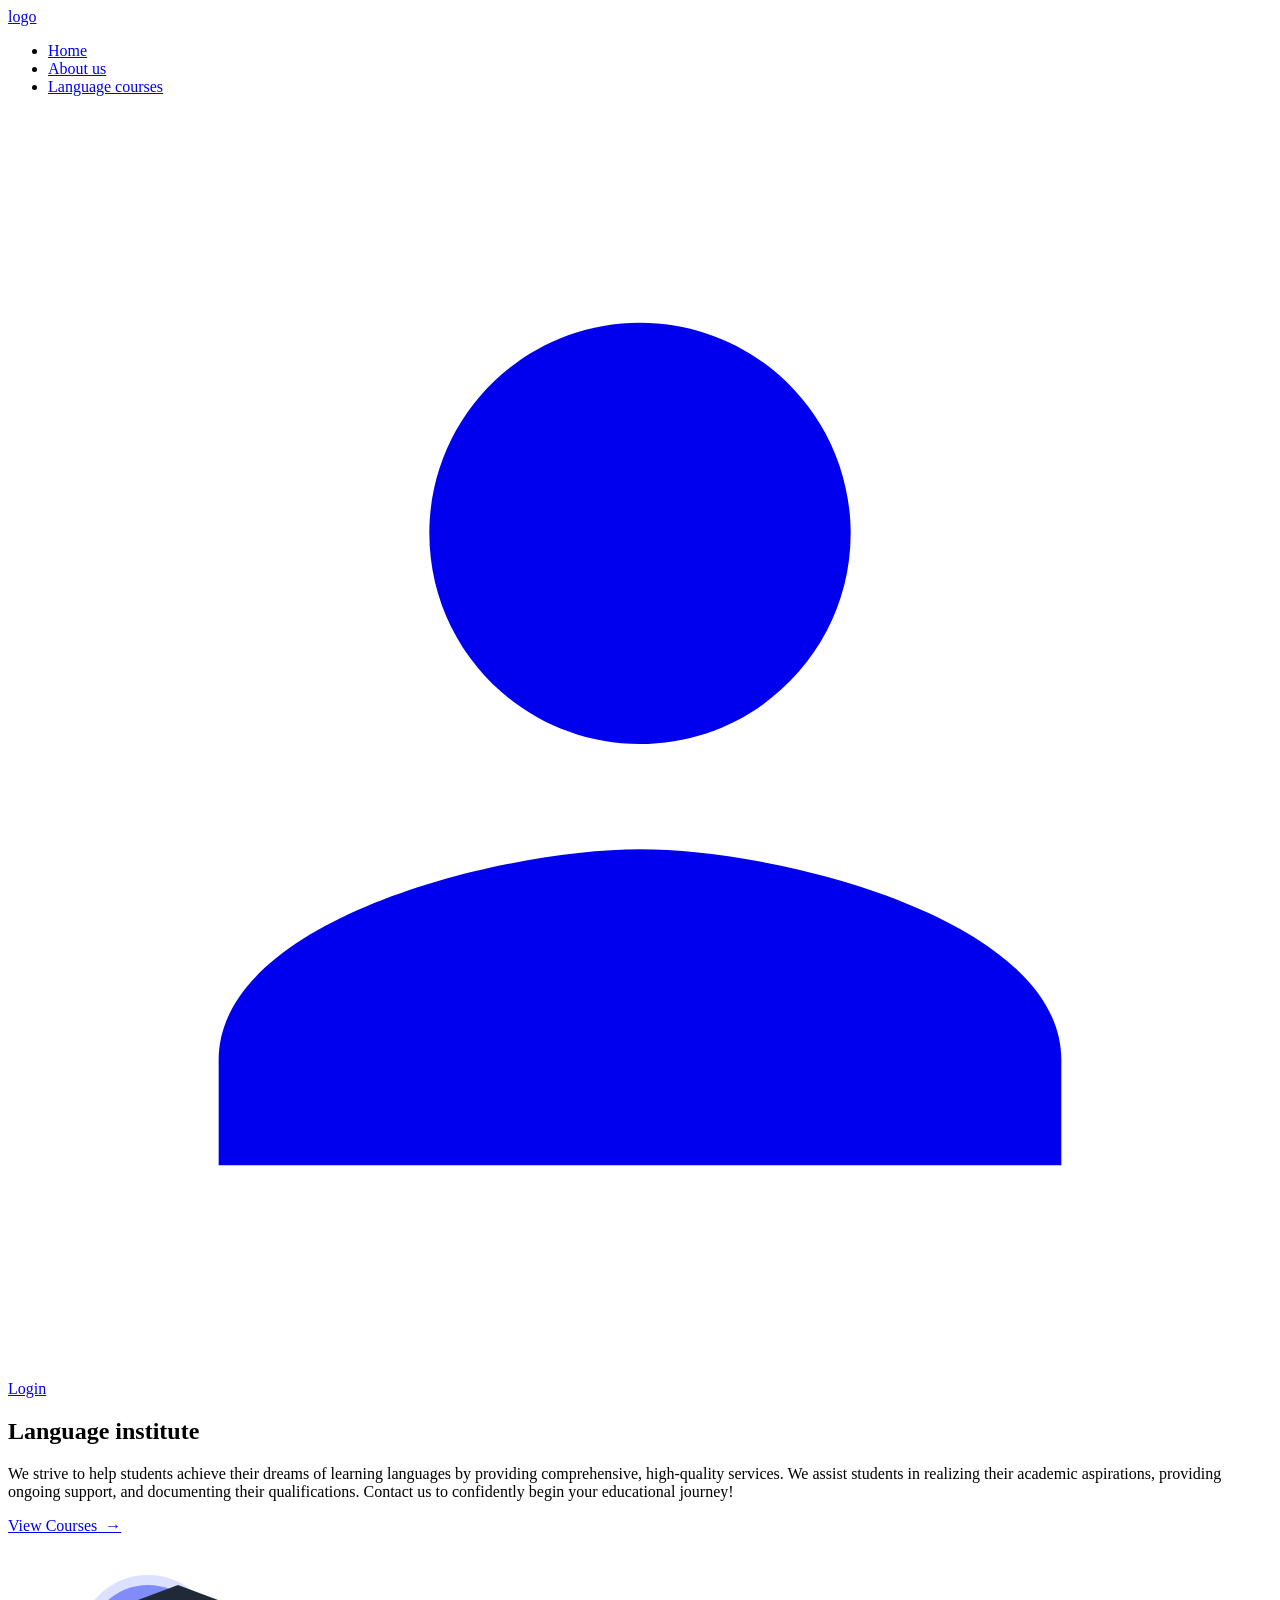
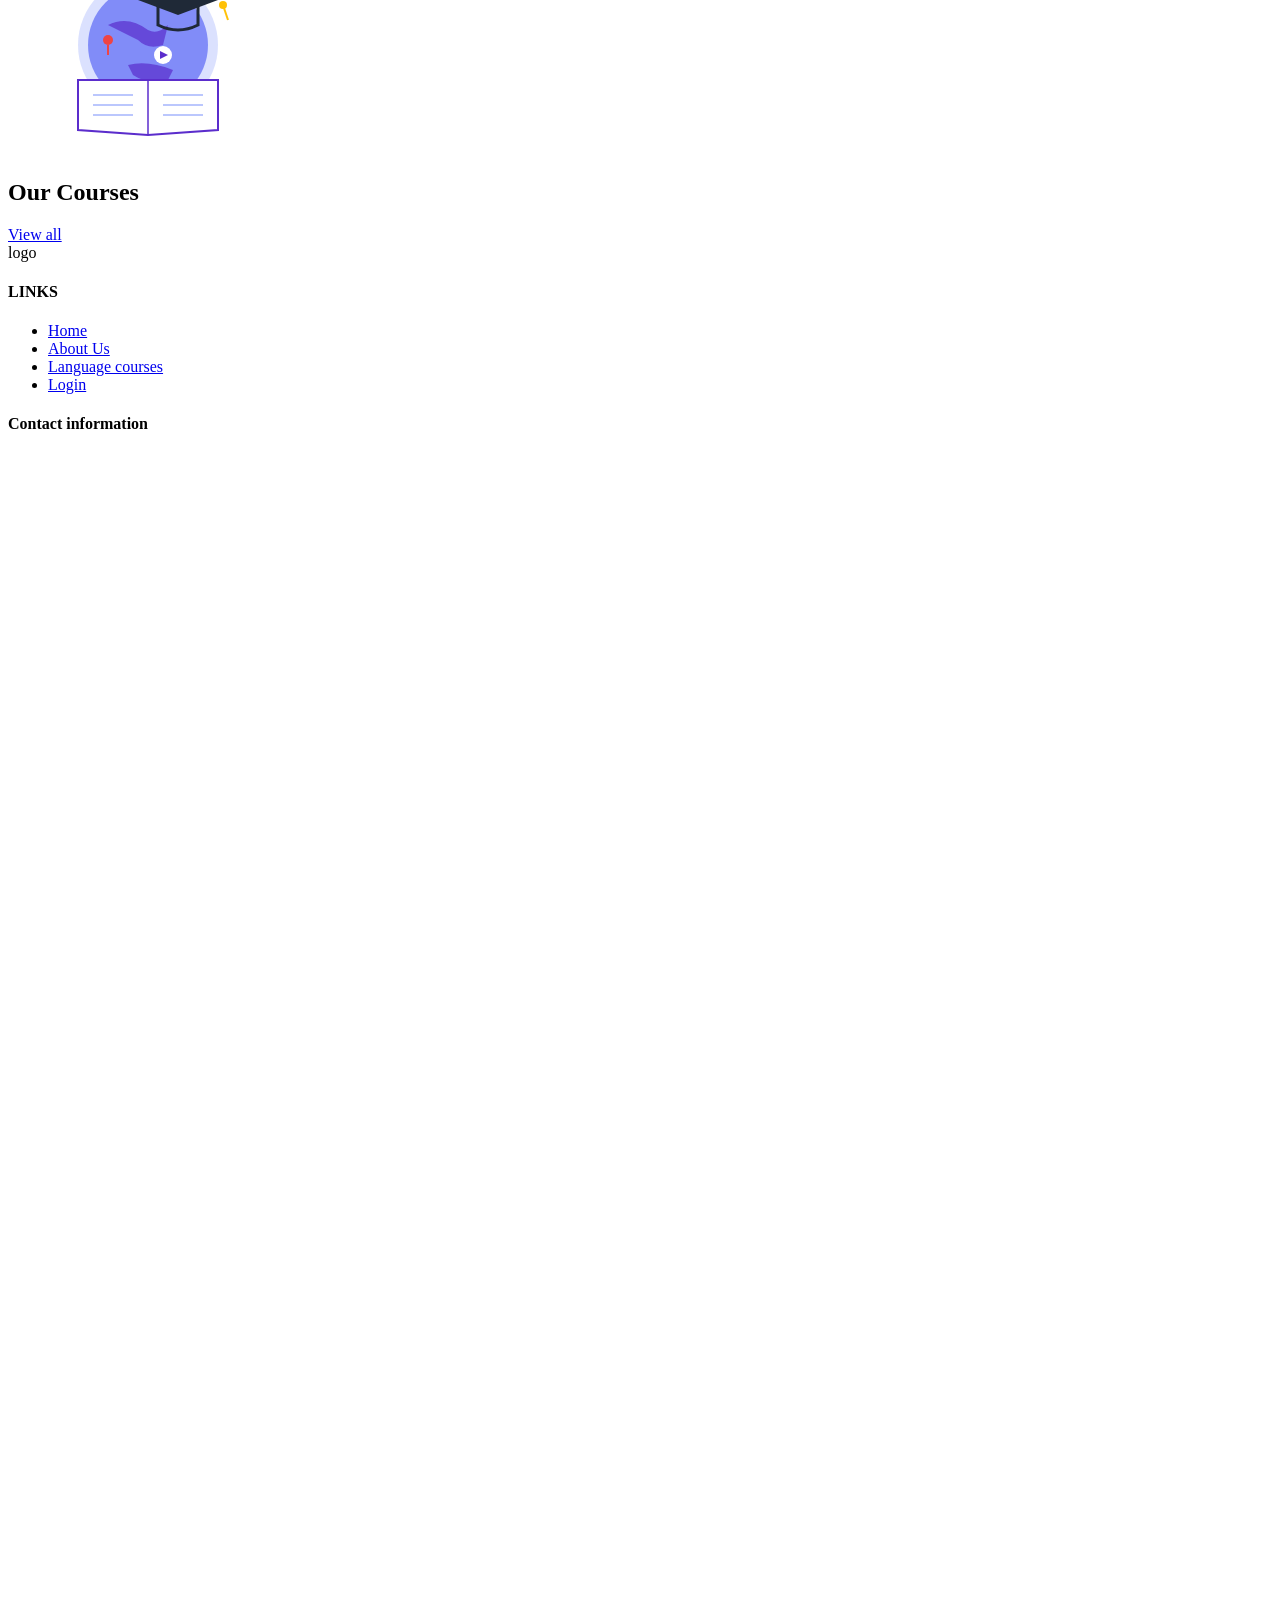
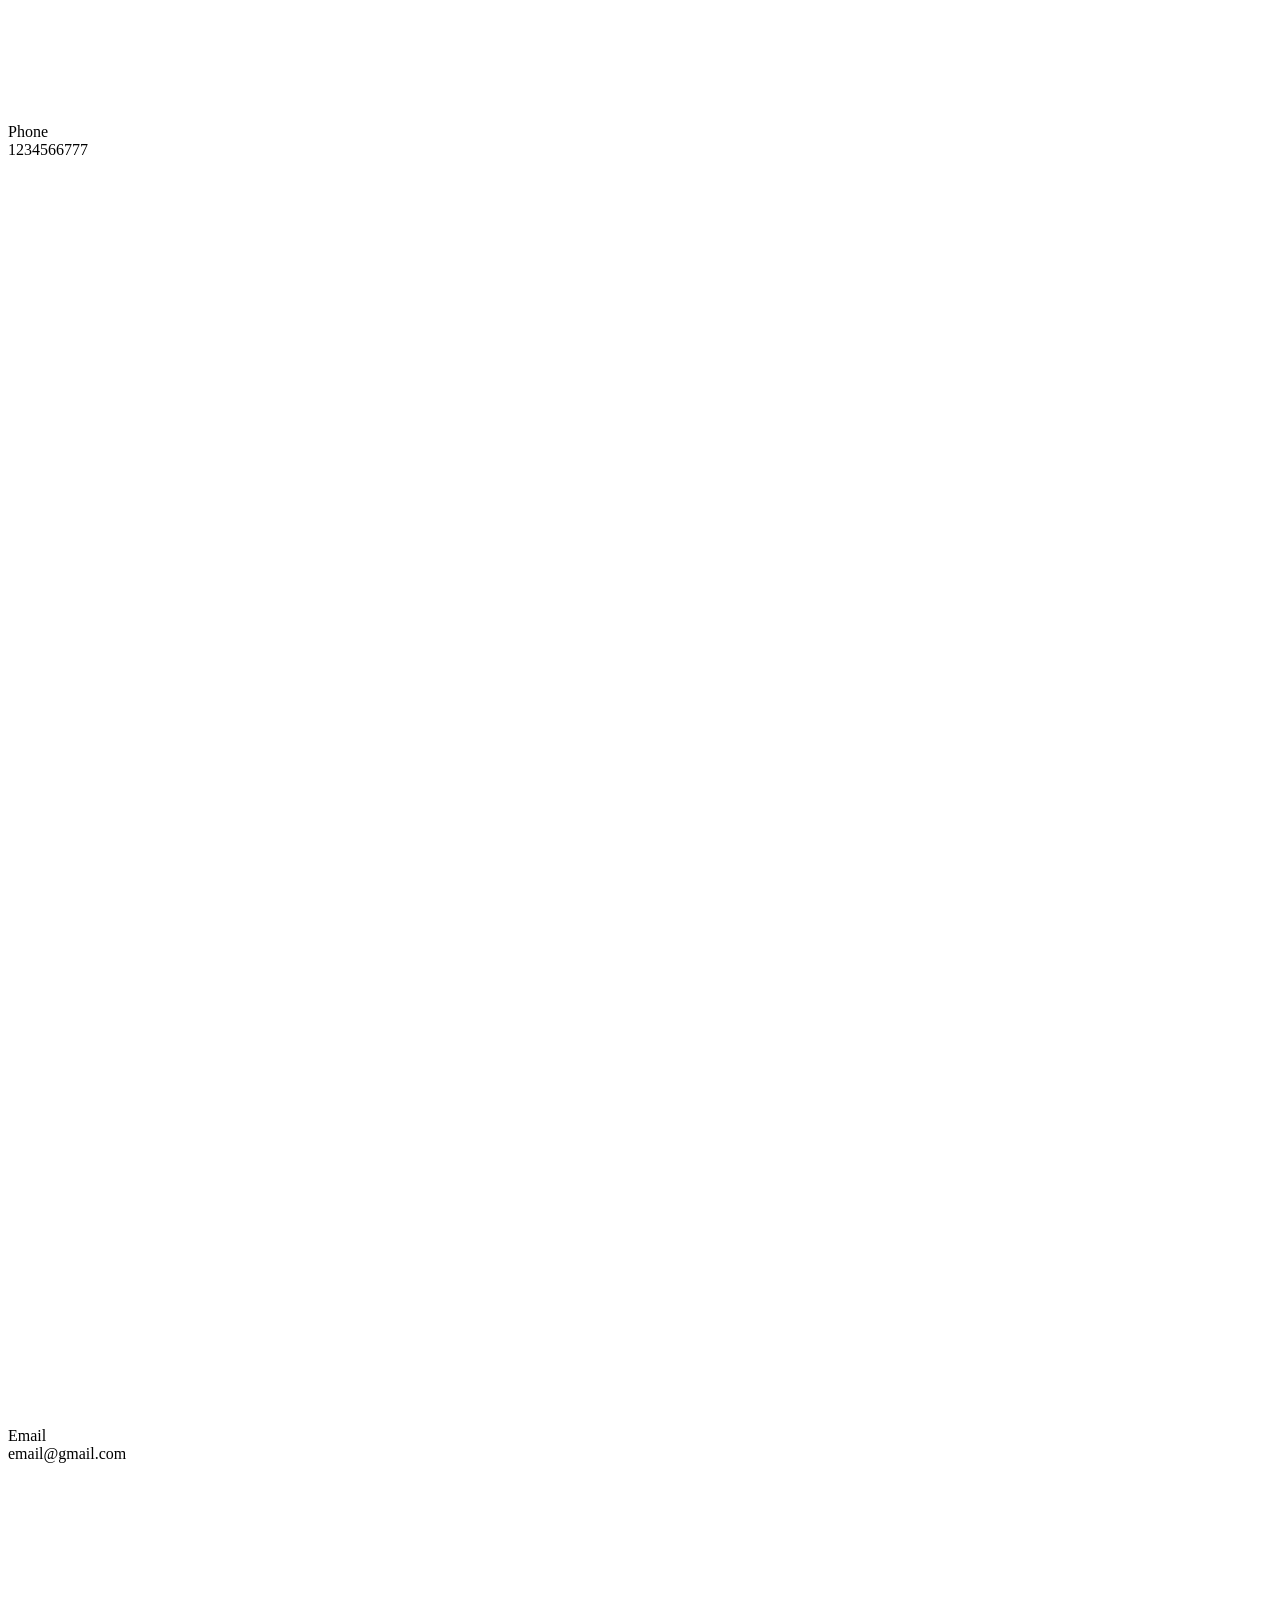
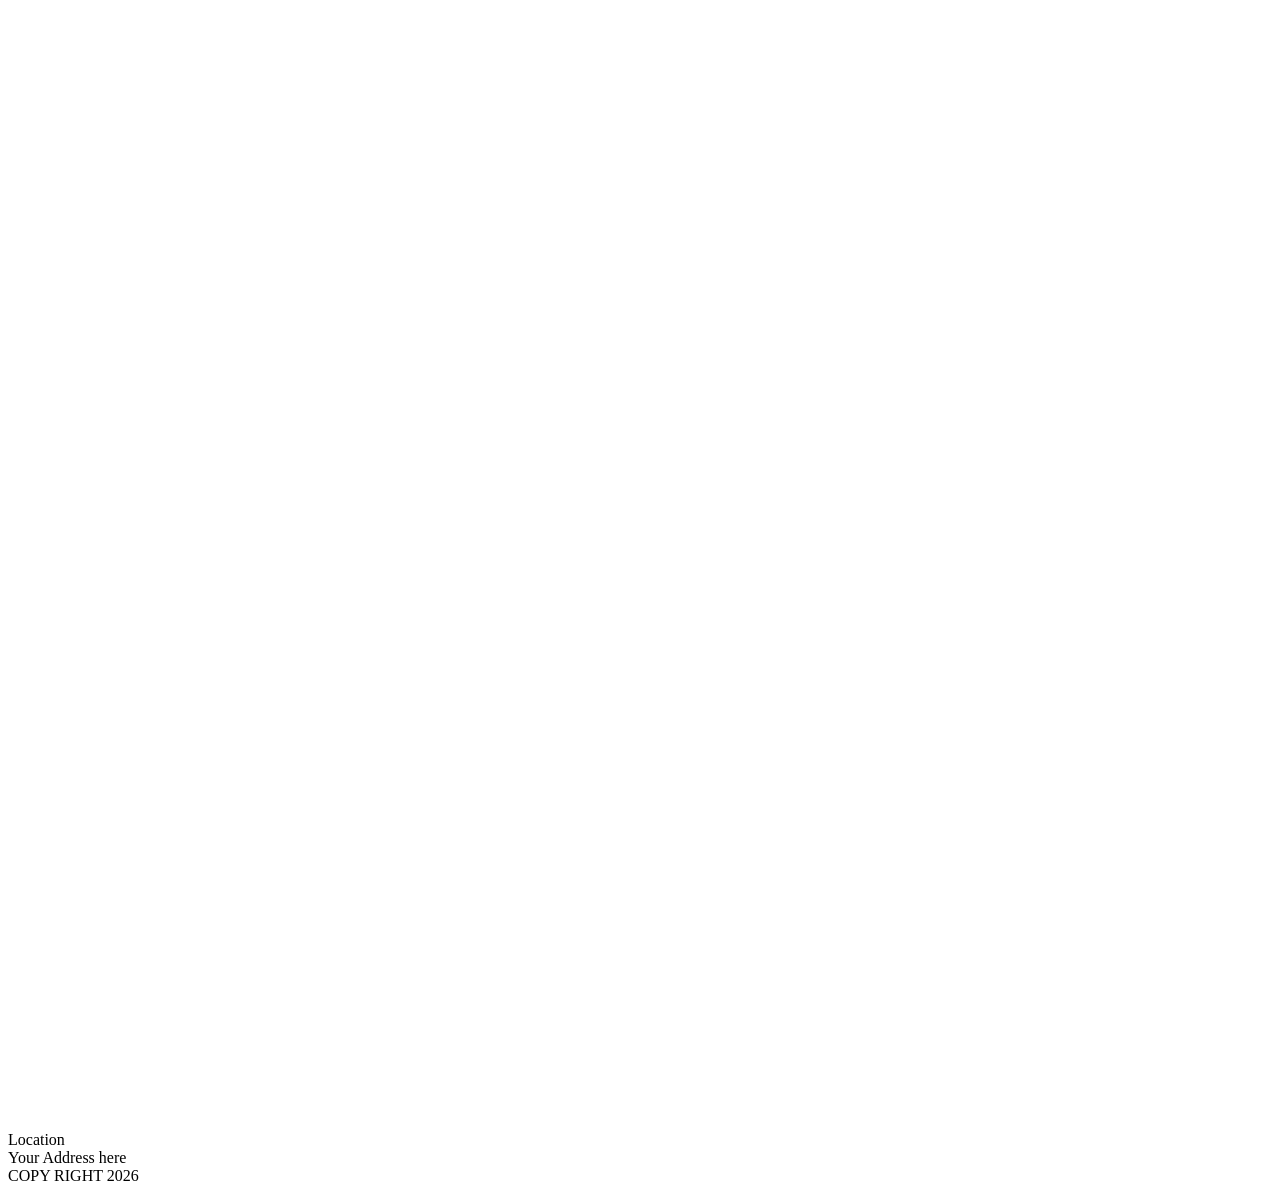
==== index.html @ ec79d19f "Add files via upload" ====
<!DOCTYPE html>
<html lang="en">
<head>
  <meta charset="UTF-8">
  <meta name="viewport" content="width=device-width, initial-scale=1.0">
  <title>Language Institute - Home</title>
  <link rel="stylesheet" href="css/style.css">
</head>
<body>

  <!-- ============ HEADER ============ -->
  <header class="header">
    <div class="container">
      <a href="index.html" class="logo">logo</a>
      <nav class="nav">
        <ul>
          <li><a href="index.html" class="active">Home</a></li>
          <li><a href="about.html">About us</a></li>
          <li><a href="courses.html">Language courses</a></li>
        </ul>
      </nav>
      <div>
        <a href="login.html" class="btn-login">
          <svg viewBox="0 0 24 24" fill="currentColor"><path d="M12 12c2.21 0 4-1.79 4-4s-1.79-4-4-4-4 1.79-4 4 1.79 4 4 4zm0 2c-2.67 0-8 1.34-8 4v2h16v-2c0-2.66-5.33-4-8-4z"/></svg>
          Login
        </a>
      </div>
    </div>
  </header>

  <main>
    <!-- ============ HERO SECTION ============ -->
    <section class="hero">
      <div class="container">
        <div class="hero-content">
          <h1>Language institute</h1>
          <p>We strive to help students achieve their dreams of learning languages by providing comprehensive, high-quality services. We assist students in realizing their academic aspirations, providing ongoing support, and documenting their qualifications. Contact us to confidently begin your educational journey!</p>
          <a href="courses.html" class="btn-primary">View Courses &nbsp;→</a>
        </div>
        <div class="hero-illustration">
          <svg width="280" height="220" viewBox="0 0 280 220" xmlns="http://www.w3.org/2000/svg">
            <circle cx="140" cy="110" r="70" fill="#A5B4FC" opacity="0.4"/>
            <circle cx="140" cy="110" r="60" fill="#818CF8"/>
            <path d="M100 90 Q120 80 140 95 Q150 100 160 90 L155 110 Q140 115 130 105 Z" fill="#5B2DCC" opacity="0.7"/>
            <path d="M120 130 Q140 125 165 135 L160 145 Q140 150 125 140 Z" fill="#5B2DCC" opacity="0.7"/>
            <path d="M70 145 L140 145 L210 145 L210 195 L140 200 L70 195 Z" fill="white" stroke="#5B2DCC" stroke-width="2"/>
            <line x1="140" y1="145" x2="140" y2="200" stroke="#5B2DCC" stroke-width="1.5"/>
            <line x1="85" y1="160" x2="125" y2="160" stroke="#A5B4FC" stroke-width="1.5"/>
            <line x1="85" y1="170" x2="125" y2="170" stroke="#A5B4FC" stroke-width="1.5"/>
            <line x1="85" y1="180" x2="125" y2="180" stroke="#A5B4FC" stroke-width="1.5"/>
            <line x1="155" y1="160" x2="195" y2="160" stroke="#A5B4FC" stroke-width="1.5"/>
            <line x1="155" y1="170" x2="195" y2="170" stroke="#A5B4FC" stroke-width="1.5"/>
            <line x1="155" y1="180" x2="195" y2="180" stroke="#A5B4FC" stroke-width="1.5"/>
            <path d="M170 50 L210 65 L170 80 L130 65 Z" fill="#1F2937"/>
            <path d="M150 70 L150 90 Q170 100 190 90 L190 70" fill="none" stroke="#1F2937" stroke-width="3"/>
            <circle cx="215" cy="70" r="4" fill="#FFC107"/>
            <line x1="215" y1="70" x2="220" y2="85" stroke="#FFC107" stroke-width="2"/>
            <circle cx="100" cy="105" r="5" fill="#EF4444"/>
            <path d="M100 110 L100 120" stroke="#EF4444" stroke-width="2"/>
            <circle cx="155" cy="120" r="9" fill="white"/>
            <path d="M152 116 L160 120 L152 124 Z" fill="#5B2DCC"/>
          </svg>
        </div>
      </div>
    </section>

    <!-- ============ COURSES SECTION ============ -->
    <section class="container">
      <div class="courses-section">
        <h2 class="section-title">Our Courses</h2>
        <div class="courses-grid" id="featured-courses">
          <!-- Will be populated by JavaScript -->
        </div>
        <div class="view-all">
          <a href="courses.html">View all</a>
        </div>
      </div>
    </section>
  </main>

  <!-- ============ FOOTER ============ -->
  <div class="footer-wave"></div>
  <footer class="footer">
    <div class="container">
      <div class="footer-grid">
        <div class="footer-logo">logo</div>
        <div class="footer-links">
          <h4>LINKS</h4>
          <ul>
            <li><a href="index.html">Home</a></li>
            <li><a href="about.html">About Us</a></li>
            <li><a href="courses.html">Language courses</a></li>
            <li><a href="login.html">Login</a></li>
          </ul>
        </div>
        <div class="footer-contact">
          <h4>Contact information</h4>
          <div class="contact-item">
            <div class="contact-icon">
              <svg viewBox="0 0 24 24" fill="white"><path d="M20.01 15.38c-1.23 0-2.42-.2-3.53-.56-.35-.12-.74-.03-1.01.24l-1.57 1.97c-2.83-1.35-5.48-3.9-6.89-6.83l1.95-1.66c.27-.28.35-.67.24-1.02-.37-1.11-.56-2.3-.56-3.53 0-.54-.45-.99-.99-.99H4.19C3.65 3 3 3.24 3 3.99 3 13.28 10.73 21 20.01 21c.71 0 .99-.63.99-1.18v-3.45c0-.54-.45-.99-.99-.99z"/></svg>
            </div>
            <div>
              <div class="contact-text-label">Phone</div>
              <div class="contact-text-value">1234566777</div>
            </div>
          </div>
          <div class="contact-item">
            <div class="contact-icon">
              <svg viewBox="0 0 24 24" fill="white"><path d="M20 4H4c-1.1 0-1.99.9-1.99 2L2 18c0 1.1.9 2 2 2h16c1.1 0 2-.9 2-2V6c0-1.1-.9-2-2-2zm0 4l-8 5-8-5V6l8 5 8-5v2z"/></svg>
            </div>
            <div>
              <div class="contact-text-label">Email</div>
              <div class="contact-text-value">email@gmail.com</div>
            </div>
          </div>
          <div class="contact-item">
            <div class="contact-icon">
              <svg viewBox="0 0 24 24" fill="white"><path d="M12 2C8.13 2 5 5.13 5 9c0 5.25 7 13 7 13s7-7.75 7-13c0-3.87-3.13-7-7-7zm0 9.5c-1.38 0-2.5-1.12-2.5-2.5s1.12-2.5 2.5-2.5 2.5 1.12 2.5 2.5-1.12 2.5-2.5 2.5z"/></svg>
            </div>
            <div>
              <div class="contact-text-label">Location</div>
              <div class="contact-text-value">Your Address here</div>
            </div>
          </div>
        </div>
      </div>
      <div class="copyright">COPY RIGHT 2026</div>
    </div>
  </footer>

  <script src="js/data.js"></script>
  <script src="js/main.js"></script>
</body>
</html>
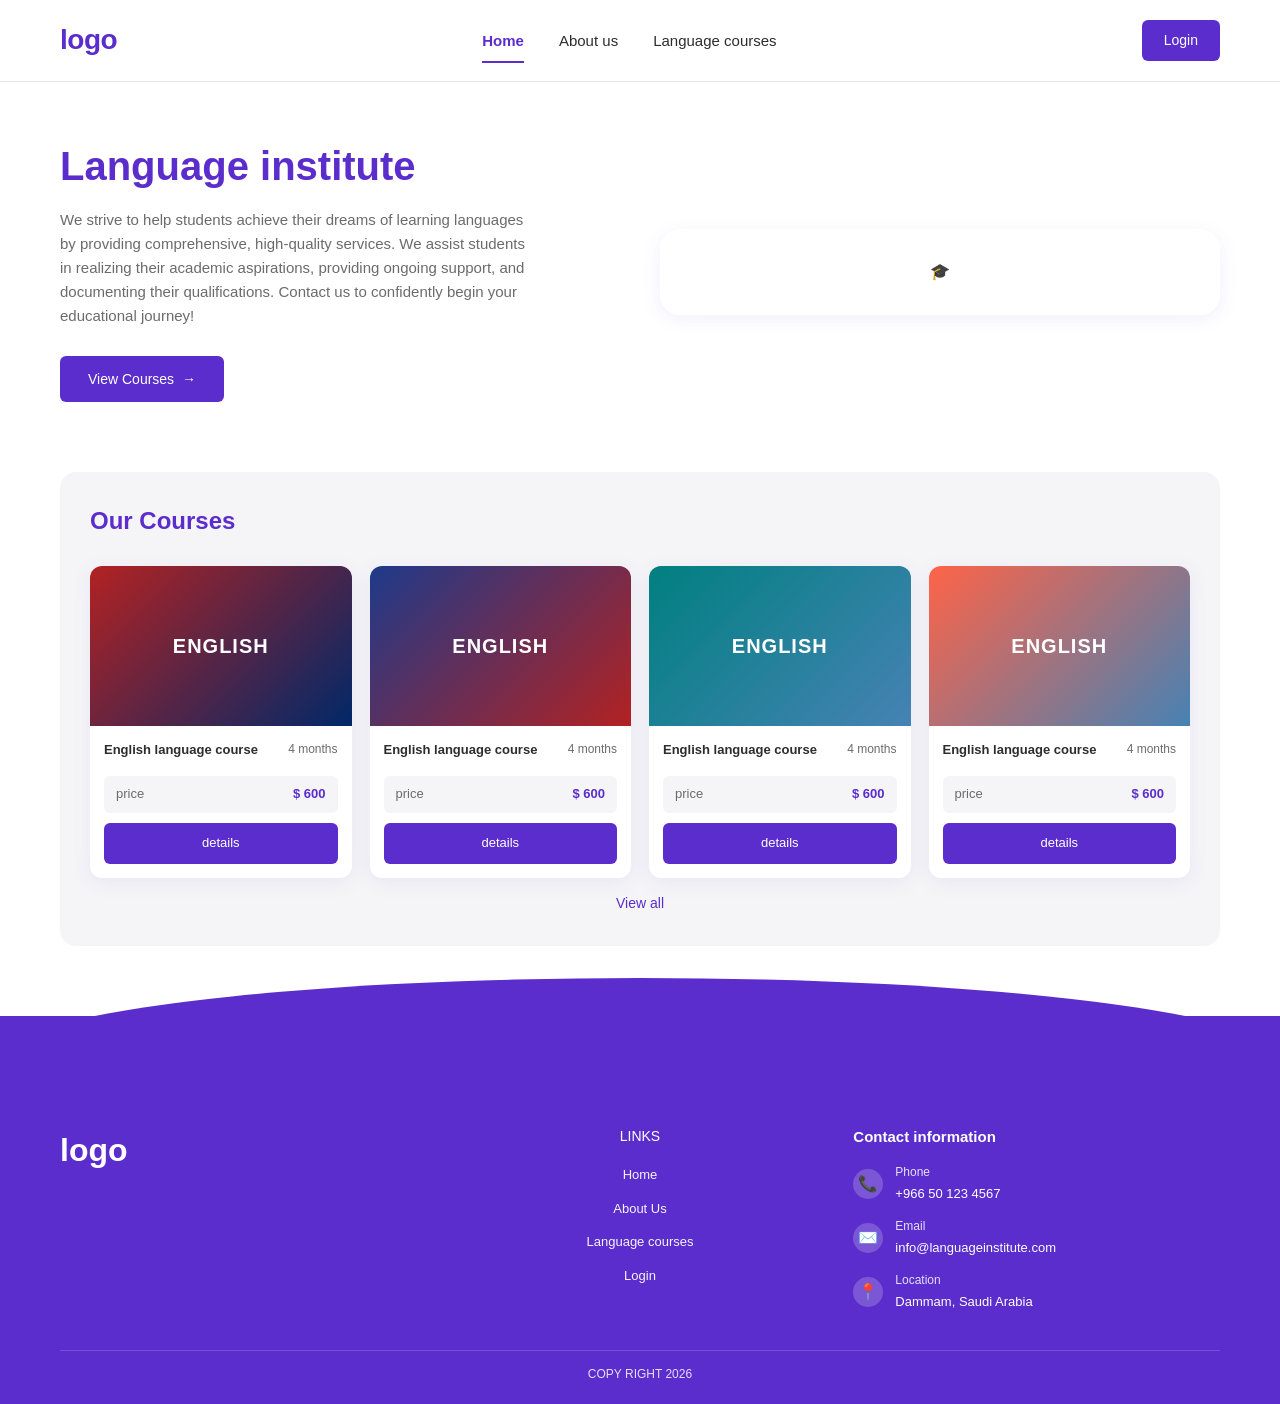
==== commit 719ff59b: "Add files via upload" ====
--- a/index.html
+++ b/index.html
@@ -7,29 +7,28 @@
   <link rel="stylesheet" href="css/style.css">
 </head>
 <body>
-
-  <!-- ============ HEADER ============ -->
-  <header class="header">
-    <div class="container">
-      <a href="index.html" class="logo">logo</a>
-      <nav class="nav">
-        <ul>
-          <li><a href="index.html" class="active">Home</a></li>
-          <li><a href="about.html">About us</a></li>
-          <li><a href="courses.html">Language courses</a></li>
-        </ul>
-      </nav>
-      <div>
-        <a href="login.html" class="btn-login">
-          <svg viewBox="0 0 24 24" fill="currentColor"><path d="M12 12c2.21 0 4-1.79 4-4s-1.79-4-4-4-4 1.79-4 4 1.79 4 4 4zm0 2c-2.67 0-8 1.34-8 4v2h16v-2c0-2.66-5.33-4-8-4z"/></svg>
-          Login
-        </a>
-      </div>
-    </div>
-  </header>
+  <!-- Header -->
+<header class="header">
+<div class="container">
+<a href="index.html" class="logo">logo</a>
+ <nav class="nav">
+<ul>
+<li><a href="index.html" class="active">Home</a></li>
+<li><a href="about.html">About us</a></li>
+<li><a href="courses.html">Language courses</a></li>
+</ul>
+</nav>
+<div>
+ <a href="login.html" class="btn-login">
+ 
+ Login
+</a>
+</div>
+ </div>
+</header>
 
   <main>
-    <!-- ============ HERO SECTION ============ -->
+    <!-- Hero -->
     <section class="hero">
       <div class="container">
         <div class="hero-content">
@@ -38,33 +37,12 @@
           <a href="courses.html" class="btn-primary">View Courses &nbsp;→</a>
         </div>
         <div class="hero-illustration">
-          <svg width="280" height="220" viewBox="0 0 280 220" xmlns="http://www.w3.org/2000/svg">
-            <circle cx="140" cy="110" r="70" fill="#A5B4FC" opacity="0.4"/>
-            <circle cx="140" cy="110" r="60" fill="#818CF8"/>
-            <path d="M100 90 Q120 80 140 95 Q150 100 160 90 L155 110 Q140 115 130 105 Z" fill="#5B2DCC" opacity="0.7"/>
-            <path d="M120 130 Q140 125 165 135 L160 145 Q140 150 125 140 Z" fill="#5B2DCC" opacity="0.7"/>
-            <path d="M70 145 L140 145 L210 145 L210 195 L140 200 L70 195 Z" fill="white" stroke="#5B2DCC" stroke-width="2"/>
-            <line x1="140" y1="145" x2="140" y2="200" stroke="#5B2DCC" stroke-width="1.5"/>
-            <line x1="85" y1="160" x2="125" y2="160" stroke="#A5B4FC" stroke-width="1.5"/>
-            <line x1="85" y1="170" x2="125" y2="170" stroke="#A5B4FC" stroke-width="1.5"/>
-            <line x1="85" y1="180" x2="125" y2="180" stroke="#A5B4FC" stroke-width="1.5"/>
-            <line x1="155" y1="160" x2="195" y2="160" stroke="#A5B4FC" stroke-width="1.5"/>
-            <line x1="155" y1="170" x2="195" y2="170" stroke="#A5B4FC" stroke-width="1.5"/>
-            <line x1="155" y1="180" x2="195" y2="180" stroke="#A5B4FC" stroke-width="1.5"/>
-            <path d="M170 50 L210 65 L170 80 L130 65 Z" fill="#1F2937"/>
-            <path d="M150 70 L150 90 Q170 100 190 90 L190 70" fill="none" stroke="#1F2937" stroke-width="3"/>
-            <circle cx="215" cy="70" r="4" fill="#FFC107"/>
-            <line x1="215" y1="70" x2="220" y2="85" stroke="#FFC107" stroke-width="2"/>
-            <circle cx="100" cy="105" r="5" fill="#EF4444"/>
-            <path d="M100 110 L100 120" stroke="#EF4444" stroke-width="2"/>
-            <circle cx="155" cy="120" r="9" fill="white"/>
-            <path d="M152 116 L160 120 L152 124 Z" fill="#5B2DCC"/>
-          </svg>
+          <div class="hero-emoji">🎓</div>
         </div>
       </div>
     </section>
 
-    <!-- ============ COURSES SECTION ============ -->
+    <!-- Courses -->
     <section class="container">
       <div class="courses-section">
         <h2 class="section-title">Our Courses</h2>
@@ -78,7 +56,7 @@
     </section>
   </main>
 
-  <!-- ============ FOOTER ============ -->
+  <!-- Footer -->
   <div class="footer-wave"></div>
   <footer class="footer">
     <div class="container">
@@ -97,38 +75,39 @@
           <h4>Contact information</h4>
           <div class="contact-item">
             <div class="contact-icon">
-              <svg viewBox="0 0 24 24" fill="white"><path d="M20.01 15.38c-1.23 0-2.42-.2-3.53-.56-.35-.12-.74-.03-1.01.24l-1.57 1.97c-2.83-1.35-5.48-3.9-6.89-6.83l1.95-1.66c.27-.28.35-.67.24-1.02-.37-1.11-.56-2.3-.56-3.53 0-.54-.45-.99-.99-.99H4.19C3.65 3 3 3.24 3 3.99 3 13.28 10.73 21 20.01 21c.71 0 .99-.63.99-1.18v-3.45c0-.54-.45-.99-.99-.99z"/></svg>
+              📞
             </div>
             <div>
               <div class="contact-text-label">Phone</div>
-              <div class="contact-text-value">1234566777</div>
+              <div class="contact-text-value">+966 50 123 4567</div>
             </div>
           </div>
-          <div class="contact-item">
-            <div class="contact-icon">
-              <svg viewBox="0 0 24 24" fill="white"><path d="M20 4H4c-1.1 0-1.99.9-1.99 2L2 18c0 1.1.9 2 2 2h16c1.1 0 2-.9 2-2V6c0-1.1-.9-2-2-2zm0 4l-8 5-8-5V6l8 5 8-5v2z"/></svg>
-            </div>
-            <div>
-              <div class="contact-text-label">Email</div>
-              <div class="contact-text-value">email@gmail.com</div>
-            </div>
-          </div>
-          <div class="contact-item">
-            <div class="contact-icon">
-              <svg viewBox="0 0 24 24" fill="white"><path d="M12 2C8.13 2 5 5.13 5 9c0 5.25 7 13 7 13s7-7.75 7-13c0-3.87-3.13-7-7-7zm0 9.5c-1.38 0-2.5-1.12-2.5-2.5s1.12-2.5 2.5-2.5 2.5 1.12 2.5 2.5-1.12 2.5-2.5 2.5z"/></svg>
-            </div>
-            <div>
-              <div class="contact-text-label">Location</div>
-              <div class="contact-text-value">Your Address here</div>
-            </div>
-          </div>
-        </div>
-      </div>
-      <div class="copyright">COPY RIGHT 2026</div>
-    </div>
-  </footer>
+ <div class="contact-item">
+<div class="contact-icon">
+  ✉️
+</div>
+ <div>
+ <div class="contact-text-label">Email</div>
+<div class="contact-text-value">info@languageinstitute.com</div>
+ </div>
+ </div>
+<div class="contact-item">
+ <div class="contact-icon">
+ 📍
+</div>
+ <div>
+ <div class="contact-text-label">Location</div>
+ <div class="contact-text-value">Dammam, Saudi Arabia</div>
+ </div>
+ </div>
+ </div>
+ </div>
+  <div class="copyright">COPY RIGHT 2026</div>
+ </div>
+ </footer>
 
   <script src="js/data.js"></script>
   <script src="js/main.js"></script>
 </body>
 </html>
+                                                                                                                                                                                                                                                                                                                                                                                                                                                                                                                                                                                                                                                                                                                                                                                                                                                                                                                                                                                                                                                                                                                                                                                                                                                                                                                                                                                                                                                                                                                                                                                                                                                                                                                                                                                                                                                                                                                                                                                                                                                                                                                                                                                                                                                                                                                                                                                                                                                                                                                                                                                                                                                                                                                                                                                                                                                                                                                                                                                                                                                                                                                                                                                                                                                                                                                                                                                                                                                                                                                                                                                                                                                                                                                                                                                                                                                                                                                                                                                                                                                                                                                                                                                                                                                                                                                                                                                                                                                                                                                                                                                                                                                                                                                                                                                                                                                                                                                                                                                                                                                                                                                                                                                                                                                                                                                                                                                                                                                                                                                                                                                                                                                                                                                                                                                                                                                                                                                                                                                                                                                                                                                                                                                                                                                                                                                                                                                                                                                                                                                                                                                                                                                                                                                                                                                                                                                                                                                                                                                                                                                                                                                                                                                                                                                                                                                                                                                                                                                                                                                                                                                                                                                                                                                                                                                                                                                                                                                                                                                                                                                                                                                                                                                                                                                                                                                                                                                                                                                                                                                                                                                                                                                                                                                                                                                                                                                                                                                                                                                                                                                                                                                                                                                                                                                                                                                                                                                                                                                                                                                                                                                                                                                                                                                                                                                                                                                                                                                                                                                                                                                                                                                                                                                                                                                                                                                                                                                                                                                                                                                                                                                                                                                                                                                                                                                                                                                                                                                                                                                                                                                                                                       
--- a/css/style.css
+++ b/css/style.css
@@ -0,0 +1,1419 @@
+/* =========================================
+   Language Institute - Main Stylesheet
+   ========================================= */
+
+/* ----- 1. Reset & Base Styles ----- */
+* {
+  margin: 0;
+  padding: 0;
+  box-sizing: border-box;
+}
+
+:root {
+  --primary: #5B2DCC;        /* Main purple color */
+  --primary-dark: #4A23A8;
+  --primary-light: #E8DEFA;
+  --accent: #FFC107;         /* Yellow/Gold for badges */
+  --text-dark: #2D2D2D;
+  --text-gray: #6B6B6B;
+  --bg-light: #F5F5F7;
+  --bg-card: #FFFFFF;
+  --border: #E5E5E5;
+  --shadow: 0 4px 20px rgba(91, 45, 204, 0.08);
+  --shadow-hover: 0 8px 30px rgba(91, 45, 204, 0.15);
+}
+
+body {
+  font-family: 'Segoe UI', Tahoma, Verdana, sans-serif;
+  color: var(--text-dark);
+  line-height: 1.6;
+  background-color: #FFFFFF;
+  min-height: 100vh;
+  display: flex;
+  flex-direction: column;
+}
+
+a {
+  text-decoration: none;
+  color: inherit;
+}
+
+img {
+  max-width: 100%;
+  display: block;
+}
+
+button {
+  cursor: pointer;
+  font-family: inherit;
+  border: none;
+}
+
+.container {
+  max-width: 1200px;
+  margin: 0 auto;
+  padding: 0 20px;
+}
+
+main {
+  flex: 1;
+}
+
+/* ----- 2. Header / Navigation ----- */
+.header {
+  background-color: #FFFFFF;
+  padding: 18px 0;
+  border-bottom: 1px solid var(--border);
+  position: sticky;
+  top: 0;
+  z-index: 100;
+}
+
+.header .container {
+  display: flex;
+  align-items: center;
+  justify-content: space-between;
+}
+
+.logo {
+  font-size: 28px;
+  font-weight: bold;
+  color: var(--primary);
+  letter-spacing: -0.5px;
+}
+
+.nav ul {
+  display: flex;
+  gap: 35px;
+  list-style: none;
+}
+
+.nav a {
+  color: var(--text-dark);
+  font-size: 15px;
+  font-weight: 500;
+  padding: 6px 0;
+  position: relative;
+  transition: color 0.2s;
+}
+
+.nav a:hover {
+  color: var(--primary);
+}
+
+.nav a.active {
+  color: var(--primary);
+  font-weight: 600;
+}
+
+.nav a.active::after {
+  content: '';
+  position: absolute;
+  bottom: -8px;
+  left: 0;
+  right: 0;
+  height: 2px;
+  background-color: var(--primary);
+}
+
+.btn-login {
+  background-color: var(--primary);
+  color: white;
+  padding: 9px 22px;
+  border-radius: 6px;
+  font-size: 14px;
+  font-weight: 500;
+  display: inline-flex;
+  align-items: center;
+  gap: 6px;
+  transition: background-color 0.2s;
+}
+
+.btn-login:hover {
+  background-color: var(--primary-dark);
+}
+
+.btn-login svg {
+  width: 16px;
+  height: 16px;
+}
+
+/* User menu (when logged in) */
+.user-menu {
+  display: flex;
+  align-items: center;
+  gap: 10px;
+}
+
+.user-menu .username {
+  color: var(--primary);
+  font-weight: 500;
+  font-size: 14px;
+}
+
+.btn-logout {
+  background-color: transparent;
+  color: var(--primary);
+  border: 1px solid var(--primary);
+  padding: 7px 16px;
+  border-radius: 6px;
+  font-size: 13px;
+  transition: all 0.2s;
+}
+
+.btn-logout:hover {
+  background-color: var(--primary);
+  color: white;
+}
+
+/* ----- 3. Hero Section (Home) ----- */
+.hero {
+  padding: 60px 0 40px;
+}
+
+.hero .container {
+  display: grid;
+  grid-template-columns: 1fr 1fr;
+  gap: 40px;
+  align-items: center;
+}
+
+.hero-content h1 {
+  font-size: 40px;
+  color: var(--primary);
+  margin-bottom: 18px;
+  line-height: 1.2;
+}
+
+.hero-content p {
+  color: var(--text-gray);
+  font-size: 15px;
+  margin-bottom: 28px;
+  max-width: 480px;
+}
+
+.btn-primary {
+  background-color: var(--primary);
+  color: white;
+  padding: 12px 28px;
+  border-radius: 6px;
+  font-size: 14px;
+  font-weight: 500;
+  display: inline-block;
+  transition: background-color 0.2s, transform 0.2s;
+}
+
+.btn-primary:hover {
+  background-color: var(--primary-dark);
+  transform: translateY(-2px);
+}
+
+.hero-illustration {
+  display: flex;
+  justify-content: center;
+  align-items: center;
+  background: white;
+  border-radius: 20px;
+  padding: 30px;
+  box-shadow: var(--shadow);
+}
+
+/* ----- 4. Section Titles ----- */
+.section-title {
+  color: var(--primary);
+  font-size: 24px;
+  margin-bottom: 25px;
+  font-weight: 700;
+}
+
+.section-title-center {
+  text-align: center;
+  color: var(--primary);
+  font-size: 26px;
+  margin-bottom: 30px;
+  font-weight: 700;
+}
+
+section {
+  padding: 40px 0;
+}
+
+/* ----- 5. Course Tabs & Cards ----- */
+.courses-section {
+  background-color: var(--bg-light);
+  border-radius: 16px;
+  padding: 30px;
+  margin: 30px 0;
+}
+
+.tabs {
+  display: flex;
+  justify-content: center;
+  gap: 30px;
+  margin-bottom: 25px;
+}
+
+.tab {
+  background: transparent;
+  padding: 10px 24px;
+  border-radius: 20px;
+  font-size: 14px;
+  font-weight: 500;
+  color: var(--text-gray);
+  transition: all 0.2s;
+}
+
+.tab.active {
+  background-color: var(--primary-light);
+  color: var(--primary);
+}
+
+.courses-grid {
+  display: grid;
+  grid-template-columns: repeat(4, 1fr);
+  gap: 18px;
+}
+
+.course-card {
+  background-color: white;
+  border-radius: 12px;
+  overflow: hidden;
+  box-shadow: var(--shadow);
+  transition: transform 0.2s, box-shadow 0.2s;
+  position: relative;
+}
+
+.course-card:hover {
+  transform: translateY(-4px);
+  box-shadow: var(--shadow-hover);
+}
+
+.course-image {
+  width: 100%;
+  height: 160px;
+  background: linear-gradient(135deg, #DC143C 0%, #1E3A8A 50%, #DC143C 100%);
+  position: relative;
+  display: flex;
+  align-items: center;
+  justify-content: center;
+  color: white;
+  font-weight: bold;
+  font-size: 20px;
+  letter-spacing: 1px;
+  overflow: hidden;
+}
+
+.course-image.style-1 {
+  background: linear-gradient(135deg, #B22222 0%, #002868 100%);
+}
+
+.course-image.style-2 {
+  background: linear-gradient(135deg, #1E3A8A 0%, #B22222 100%);
+}
+
+.course-image.style-3 {
+  background: linear-gradient(135deg, #008080 0%, #4682B4 100%);
+}
+
+.course-image.style-4 {
+  background: linear-gradient(135deg, #FF6347 0%, #4682B4 100%);
+}
+
+.discount-ribbon {
+  position: absolute;
+  top: 0;
+  left: 12px;
+  background-color: var(--accent);
+  color: var(--primary);
+  padding: 6px 8px;
+  font-size: 10px;
+  font-weight: bold;
+  text-align: center;
+  z-index: 2;
+  line-height: 1.2;
+}
+
+.discount-ribbon::after {
+  content: '';
+  position: absolute;
+  bottom: -8px;
+  left: 0;
+  right: 0;
+  height: 8px;
+  background: linear-gradient(135deg, var(--accent) 50%, transparent 50%) 0 0/50% 100% no-repeat,
+              linear-gradient(-135deg, var(--accent) 50%, transparent 50%) 100% 0/50% 100% no-repeat;
+}
+
+.course-info {
+  padding: 14px 14px 6px;
+}
+
+.course-header {
+  display: flex;
+  justify-content: space-between;
+  align-items: center;
+  margin-bottom: 10px;
+}
+
+.course-name {
+  font-size: 13px;
+  font-weight: 600;
+  color: var(--text-dark);
+}
+
+.course-duration {
+  font-size: 12px;
+  color: var(--text-gray);
+}
+
+.course-price-row {
+  display: flex;
+  justify-content: space-between;
+  align-items: center;
+  background-color: var(--bg-light);
+  padding: 8px 12px;
+  border-radius: 6px;
+  margin: 0 14px 10px;
+  font-size: 13px;
+}
+
+.price-label {
+  color: var(--text-gray);
+}
+
+.price-value {
+  color: var(--primary);
+  font-weight: 600;
+}
+
+.price-old {
+  text-decoration: line-through;
+  color: var(--text-gray);
+  font-size: 11px;
+  margin-right: 6px;
+}
+
+.btn-details {
+  display: block;
+  margin: 0 14px 14px;
+  background-color: var(--primary);
+  color: white;
+  text-align: center;
+  padding: 10px;
+  border-radius: 6px;
+  font-size: 13px;
+  font-weight: 500;
+  transition: background-color 0.2s;
+}
+
+.btn-details:hover {
+  background-color: var(--primary-dark);
+}
+
+/* Carousel arrows */
+.carousel-controls {
+  display: flex;
+  gap: 10px;
+  margin-top: 20px;
+}
+
+.carousel-arrow {
+  width: 36px;
+  height: 36px;
+  border-radius: 50%;
+  background: white;
+  box-shadow: var(--shadow);
+  display: flex;
+  align-items: center;
+  justify-content: center;
+  border: 1px solid var(--border);
+  transition: background-color 0.2s;
+}
+
+.carousel-arrow:hover {
+  background-color: var(--bg-light);
+}
+
+.view-all {
+  text-align: center;
+  margin-top: 12px;
+}
+
+.view-all a {
+  color: var(--primary);
+  font-size: 14px;
+  font-weight: 500;
+}
+
+.view-all a:hover {
+  text-decoration: underline;
+}
+
+/* ----- 6. Events Section ----- */
+.events-grid {
+  display: grid;
+  grid-template-columns: repeat(4, 1fr);
+  gap: 18px;
+}
+
+.event-card {
+  background: white;
+  border-radius: 12px;
+  overflow: hidden;
+  box-shadow: var(--shadow);
+  transition: transform 0.2s;
+}
+
+.event-card:hover {
+  transform: translateY(-4px);
+}
+
+.event-image {
+  width: 100%;
+  height: 140px;
+  background: linear-gradient(135deg, #888, #555);
+  display: flex;
+  align-items: center;
+  justify-content: center;
+  color: white;
+  font-size: 14px;
+  position: relative;
+}
+
+.event-image.bg-1 { background: linear-gradient(135deg, #b91c1c 0%, #1e3a8a 100%); }
+.event-image.bg-2 { background: linear-gradient(135deg, #f59e0b 0%, #b45309 100%); }
+.event-image.bg-3 { background: linear-gradient(135deg, #1e40af 0%, #312e81 100%); }
+.event-image.bg-4 { background: linear-gradient(135deg, #7c3aed 0%, #be185d 100%); }
+
+.event-info {
+  padding: 14px;
+}
+
+.event-title {
+  font-size: 14px;
+  color: var(--text-dark);
+  font-weight: 500;
+}
+
+/* ----- 7. Partners Section ----- */
+.partners-grid {
+  display: grid;
+  grid-template-columns: repeat(4, 1fr);
+  gap: 25px;
+  margin-bottom: 20px;
+}
+
+.partner-logo {
+  background: white;
+  border-radius: 16px;
+  padding: 25px;
+  height: 110px;
+  display: flex;
+  align-items: center;
+  justify-content: center;
+  background: repeating-conic-gradient(#e5e5e5 0% 25%, transparent 0% 50%) 50% / 18px 18px;
+  border-radius: 30px;
+}
+
+/* ----- 8. Teachers Section ----- */
+.teachers-grid {
+  display: grid;
+  grid-template-columns: repeat(5, 1fr);
+  gap: 14px;
+  margin-bottom: 20px;
+}
+
+.teacher-card {
+  background: white;
+  border-radius: 14px;
+  overflow: hidden;
+  box-shadow: var(--shadow);
+}
+
+.teacher-image {
+  width: 100%;
+  height: 130px;
+  background: repeating-conic-gradient(#e5e5e5 0% 25%, transparent 0% 50%) 50% / 18px 18px;
+}
+
+.teacher-info {
+  padding: 12px;
+  text-align: center;
+}
+
+.teacher-name {
+  font-size: 14px;
+  font-weight: 600;
+  margin-bottom: 4px;
+}
+
+.teacher-role {
+  background-color: var(--primary-light);
+  color: var(--primary);
+  font-size: 11px;
+  padding: 4px 10px;
+  border-radius: 10px;
+  display: inline-block;
+}
+
+/* ----- 9. Testimonials ----- */
+.testimonials {
+  background-color: var(--bg-light);
+  padding: 40px 0;
+  margin-top: 30px;
+}
+
+.testimonials-grid {
+  display: grid;
+  grid-template-columns: repeat(5, 1fr);
+  gap: 14px;
+}
+
+.testimonial-card {
+  background: white;
+  border-radius: 14px;
+  padding: 18px;
+  box-shadow: var(--shadow);
+}
+
+.testimonial-header {
+  display: flex;
+  align-items: center;
+  gap: 10px;
+  margin-bottom: 10px;
+}
+
+.testimonial-avatar {
+  width: 36px;
+  height: 36px;
+  border-radius: 50%;
+  background: linear-gradient(135deg, #fbb6ce, #d8b4fe);
+}
+
+.testimonial-name {
+  font-size: 13px;
+  font-weight: 600;
+}
+
+.testimonial-lang {
+  font-size: 11px;
+  color: var(--text-gray);
+}
+
+.testimonial-text {
+  font-size: 11px;
+  color: var(--text-gray);
+  line-height: 1.5;
+}
+
+/* ----- 10. Contact Form ----- */
+.contact-section {
+  padding: 50px 0;
+}
+
+.contact-form {
+  background: white;
+  border: 1px solid var(--border);
+  border-radius: 18px;
+  padding: 40px;
+  max-width: 720px;
+  margin: 0 auto;
+  box-shadow: var(--shadow);
+}
+
+.contact-form h2 {
+  text-align: center;
+  color: var(--primary);
+  font-size: 22px;
+  margin-bottom: 25px;
+}
+
+.form-row {
+  display: grid;
+  grid-template-columns: 1fr 1fr;
+  gap: 15px;
+  margin-bottom: 15px;
+}
+
+.form-control {
+  width: 100%;
+  padding: 12px 16px;
+  border: 1px solid var(--border);
+  border-radius: 8px;
+  font-size: 14px;
+  background-color: var(--bg-light);
+  font-family: inherit;
+  transition: border-color 0.2s;
+}
+
+.form-control:focus {
+  outline: none;
+  border-color: var(--primary);
+  background-color: white;
+}
+
+textarea.form-control {
+  resize: vertical;
+  min-height: 90px;
+  margin-bottom: 15px;
+}
+
+.form-group {
+  margin-bottom: 15px;
+}
+
+.form-group label {
+  display: block;
+  font-size: 13px;
+  font-weight: 500;
+  color: var(--text-dark);
+  margin-bottom: 6px;
+}
+
+.btn-submit {
+  width: 100%;
+  background-color: var(--primary);
+  color: white;
+  padding: 12px;
+  border-radius: 8px;
+  font-size: 15px;
+  font-weight: 500;
+  margin-top: 5px;
+  transition: background-color 0.2s;
+}
+
+.btn-submit:hover {
+  background-color: var(--primary-dark);
+}
+
+/* ----- 11. Footer ----- */
+.footer-wave {
+  width: 100%;
+  height: 80px;
+  background: var(--primary);
+  position: relative;
+  margin-top: 40px;
+}
+
+.footer-wave::before {
+  content: '';
+  position: absolute;
+  top: -38px;
+  left: 0;
+  right: 0;
+  height: 80px;
+  background: var(--primary);
+  border-radius: 50% 50% 0 0 / 100% 100% 0 0;
+}
+
+.footer {
+  background-color: var(--primary);
+  color: white;
+  padding: 30px 0 20px;
+  margin-top: -1px;
+}
+
+.footer-grid {
+  display: grid;
+  grid-template-columns: 1fr 1fr 1fr;
+  gap: 30px;
+  align-items: start;
+  margin-bottom: 25px;
+}
+
+.footer-logo {
+  font-size: 32px;
+  font-weight: bold;
+  color: white;
+}
+
+.footer-links h4 {
+  text-align: center;
+  font-size: 14px;
+  margin-bottom: 14px;
+  font-weight: 500;
+}
+
+.footer-links ul {
+  list-style: none;
+  text-align: center;
+}
+
+.footer-links li {
+  margin-bottom: 8px;
+}
+
+.footer-links a {
+  color: white;
+  font-size: 13px;
+  opacity: 0.95;
+  transition: opacity 0.2s;
+}
+
+.footer-links a:hover {
+  opacity: 0.7;
+}
+
+.footer-contact h4 {
+  font-size: 15px;
+  margin-bottom: 14px;
+}
+
+.contact-item {
+  display: flex;
+  gap: 12px;
+  align-items: center;
+  margin-bottom: 12px;
+}
+
+.contact-icon {
+  width: 30px;
+  height: 30px;
+  border-radius: 50%;
+  background: rgba(255, 255, 255, 0.2);
+  display: flex;
+  align-items: center;
+  justify-content: center;
+  flex-shrink: 0;
+}
+
+.contact-icon svg {
+  width: 14px;
+  height: 14px;
+}
+
+.contact-text-label {
+  font-size: 12px;
+  opacity: 0.85;
+  margin-bottom: 2px;
+}
+
+.contact-text-value {
+  font-size: 13px;
+}
+
+.copyright {
+  text-align: center;
+  font-size: 12px;
+  border-top: 1px solid rgba(255, 255, 255, 0.2);
+  padding-top: 14px;
+  opacity: 0.85;
+}
+
+/* ----- 12. About Page ----- */
+.about-section {
+  padding: 60px 0;
+}
+
+.about-section .container {
+  display: grid;
+  grid-template-columns: 1fr 1fr;
+  gap: 50px;
+  align-items: center;
+}
+
+.about-content h1 {
+  color: var(--primary);
+  font-size: 30px;
+  margin-bottom: 20px;
+}
+
+.about-content p {
+  color: var(--text-dark);
+  font-size: 14px;
+  line-height: 1.8;
+}
+
+.about-illustration {
+  background: white;
+  border: 1px solid var(--primary-light);
+  border-radius: 20px;
+  padding: 30px;
+  display: flex;
+  justify-content: center;
+  align-items: center;
+}
+
+.advantages {
+  padding: 40px 0;
+}
+
+.advantages h2 {
+  color: var(--primary);
+  font-size: 26px;
+  margin-bottom: 25px;
+}
+
+.advantage-list {
+  list-style: none;
+  display: flex;
+  flex-direction: column;
+  gap: 12px;
+}
+
+.advantage-item {
+  background-color: var(--bg-light);
+  padding: 18px 24px;
+  border-radius: 10px;
+  display: flex;
+  align-items: center;
+  gap: 18px;
+}
+
+.advantage-number {
+  width: 32px;
+  height: 32px;
+  border-radius: 50%;
+  background-color: var(--accent);
+  color: var(--primary);
+  display: flex;
+  align-items: center;
+  justify-content: center;
+  font-weight: bold;
+  font-size: 14px;
+  flex-shrink: 0;
+}
+
+.advantage-text {
+  color: var(--primary);
+  font-size: 15px;
+  font-weight: 600;
+}
+
+/* ----- 13. Page Title (for inner pages) ----- */
+.page-header {
+  padding: 40px 0 0;
+}
+
+.page-header h1 {
+  color: var(--primary);
+  font-size: 28px;
+}
+
+.courses-large-grid {
+  display: grid;
+  grid-template-columns: repeat(4, 1fr);
+  gap: 18px;
+}
+
+.courses-page-section {
+  background-color: var(--bg-light);
+  border-radius: 18px;
+  padding: 25px;
+  margin: 30px 0;
+}
+
+.courses-large-grid .course-card {
+  margin-bottom: 0;
+}
+
+/* ----- 14. Articles Page ----- */
+.articles-grid {
+  display: grid;
+  grid-template-columns: repeat(4, 1fr);
+  gap: 18px;
+}
+
+.articles-page-section {
+  background-color: var(--bg-light);
+  border-radius: 18px;
+  padding: 25px;
+  margin: 30px 0;
+}
+
+.article-card {
+  background: white;
+  border-radius: 12px;
+  overflow: hidden;
+  box-shadow: var(--shadow);
+  transition: transform 0.2s, box-shadow 0.2s;
+}
+
+.article-card:hover {
+  transform: translateY(-4px);
+  box-shadow: var(--shadow-hover);
+}
+
+.article-image {
+  width: 100%;
+  height: 150px;
+  background: linear-gradient(135deg, #888, #555);
+}
+
+.article-image.bg-1 { background: linear-gradient(135deg, #B22222 0%, #002868 100%); }
+.article-image.bg-2 { background: linear-gradient(135deg, #4B5563 0%, #1F2937 100%); }
+.article-image.bg-3 { background: linear-gradient(135deg, #DB2777 0%, #6B21A8 100%); }
+.article-image.bg-4 { background: linear-gradient(135deg, #B91C1C 0%, #1E40AF 100%); }
+
+.article-content {
+  padding: 16px;
+}
+
+.article-title {
+  color: var(--primary);
+  font-size: 14px;
+  font-weight: 600;
+  margin-bottom: 10px;
+  text-align: center;
+  line-height: 1.4;
+}
+
+.article-text {
+  font-size: 12px;
+  color: var(--text-gray);
+  line-height: 1.6;
+  margin-bottom: 14px;
+}
+
+.btn-article-details {
+  display: block;
+  background-color: var(--primary);
+  color: white;
+  text-align: center;
+  padding: 9px;
+  border-radius: 6px;
+  font-size: 12px;
+  font-weight: 500;
+  transition: background-color 0.2s;
+}
+
+.btn-article-details:hover {
+  background-color: var(--primary-dark);
+}
+
+/* ----- 15. Course/Article Details Page ----- */
+.details-page {
+  padding: 40px 0;
+}
+
+.details-page h1 {
+  text-align: center;
+  color: var(--primary);
+  font-size: 28px;
+  margin-bottom: 30px;
+}
+
+.details-image {
+  width: 100%;
+  height: 300px;
+  border-radius: 16px;
+  background: linear-gradient(135deg, #DC143C 0%, #1E3A8A 100%);
+  margin-bottom: 30px;
+  display: flex;
+  align-items: center;
+  justify-content: center;
+  color: white;
+  font-size: 80px;
+  font-weight: bold;
+  letter-spacing: 4px;
+}
+
+.details-content {
+  background: white;
+  border: 1px solid var(--border);
+  border-radius: 14px;
+  padding: 30px;
+  box-shadow: var(--shadow);
+}
+
+.details-text {
+  font-size: 14px;
+  color: var(--text-dark);
+  line-height: 1.8;
+  margin-bottom: 25px;
+}
+
+.details-content h3 {
+  color: var(--text-dark);
+  font-size: 16px;
+  margin-bottom: 12px;
+  margin-top: 18px;
+  font-weight: 700;
+}
+
+.details-content ul {
+  list-style: none;
+  margin-bottom: 18px;
+}
+
+.details-content ul li {
+  padding: 6px 0 6px 18px;
+  font-size: 14px;
+  color: var(--text-dark);
+  position: relative;
+}
+
+.details-content ul li::before {
+  content: '•';
+  color: var(--primary-light);
+  font-weight: bold;
+  font-size: 22px;
+  position: absolute;
+  left: 0;
+  top: -2px;
+}
+
+.price-row {
+  background-color: var(--bg-light);
+  padding: 18px 25px;
+  border-radius: 10px;
+  display: flex;
+  align-items: center;
+  justify-content: space-between;
+  margin-top: 25px;
+  flex-wrap: wrap;
+  gap: 15px;
+}
+
+.price-row .price-label {
+  color: var(--primary);
+  font-size: 17px;
+  font-weight: 700;
+}
+
+.price-row .price-amount {
+  color: var(--primary);
+  font-size: 17px;
+  font-weight: 700;
+}
+
+.btn-register-now {
+  background-color: var(--primary);
+  color: white;
+  padding: 11px 26px;
+  border-radius: 8px;
+  font-size: 14px;
+  font-weight: 500;
+  display: inline-flex;
+  align-items: center;
+  gap: 8px;
+  transition: background-color 0.2s;
+}
+
+.btn-register-now:hover {
+  background-color: var(--primary-dark);
+}
+
+/* Article details specific */
+.article-details-text p {
+  margin-bottom: 16px;
+  font-size: 14px;
+  line-height: 1.9;
+  color: var(--text-dark);
+}
+
+/* ----- 16. Auth Pages (Login/Register) ----- */
+.auth-page {
+  display: flex;
+  align-items: center;
+  justify-content: center;
+  padding: 50px 20px;
+  min-height: calc(100vh - 80px);
+}
+
+.auth-card {
+  background: white;
+  border-radius: 18px;
+  box-shadow: 0 10px 40px rgba(91, 45, 204, 0.15);
+  padding: 40px;
+  width: 100%;
+  max-width: 440px;
+}
+
+.auth-card h2 {
+  text-align: center;
+  color: var(--primary);
+  font-size: 26px;
+  margin-bottom: 8px;
+}
+
+.auth-subtitle {
+  text-align: center;
+  color: var(--text-gray);
+  font-size: 13px;
+  margin-bottom: 25px;
+}
+
+.auth-card .form-group {
+  margin-bottom: 16px;
+}
+
+.auth-link {
+  text-align: center;
+  margin-top: 18px;
+  font-size: 13px;
+  color: var(--text-gray);
+}
+
+.auth-link a {
+  color: var(--primary);
+  font-weight: 600;
+}
+
+.auth-link a:hover {
+  text-decoration: underline;
+}
+
+.alert {
+  padding: 12px 16px;
+  border-radius: 8px;
+  font-size: 13px;
+  margin-bottom: 15px;
+}
+
+.alert-success {
+  background-color: #D1FAE5;
+  color: #065F46;
+  border: 1px solid #6EE7B7;
+}
+
+.alert-error {
+  background-color: #FEE2E2;
+  color: #991B1B;
+  border: 1px solid #FCA5A5;
+}
+
+.alert-info {
+  background-color: var(--primary-light);
+  color: var(--primary);
+  border: 1px solid var(--primary);
+}
+
+/* ----- 17. Booking Page ----- */
+.booking-page {
+  padding: 50px 0;
+}
+
+.booking-card {
+  max-width: 600px;
+  margin: 0 auto;
+  background: white;
+  border: 1px solid var(--border);
+  border-radius: 16px;
+  padding: 35px;
+  box-shadow: var(--shadow);
+}
+
+.booking-card h2 {
+  text-align: center;
+  color: var(--primary);
+  font-size: 24px;
+  margin-bottom: 8px;
+}
+
+.course-summary {
+  background-color: var(--primary-light);
+  padding: 16px;
+  border-radius: 10px;
+  margin: 20px 0 25px;
+}
+
+.course-summary-row {
+  display: flex;
+  justify-content: space-between;
+  margin-bottom: 6px;
+  font-size: 13px;
+}
+
+.course-summary-row:last-child {
+  margin-bottom: 0;
+  padding-top: 8px;
+  border-top: 1px dashed var(--primary);
+  font-weight: bold;
+}
+
+/* ----- 18. Dashboard ----- */
+.dashboard {
+  padding: 40px 0;
+}
+
+.dashboard-header {
+  background: linear-gradient(135deg, var(--primary), var(--primary-dark));
+  color: white;
+  padding: 30px;
+  border-radius: 14px;
+  margin-bottom: 25px;
+}
+
+.dashboard-header h1 {
+  font-size: 24px;
+  margin-bottom: 6px;
+}
+
+.dashboard-header p {
+  font-size: 14px;
+  opacity: 0.9;
+}
+
+.dashboard-stats {
+  display: grid;
+  grid-template-columns: repeat(3, 1fr);
+  gap: 18px;
+  margin-bottom: 25px;
+}
+
+.stat-card {
+  background: white;
+  border: 1px solid var(--border);
+  border-radius: 12px;
+  padding: 18px;
+  text-align: center;
+  box-shadow: var(--shadow);
+}
+
+.stat-value {
+  font-size: 28px;
+  font-weight: bold;
+  color: var(--primary);
+  margin-bottom: 4px;
+}
+
+.stat-label {
+  font-size: 13px;
+  color: var(--text-gray);
+}
+
+.bookings-list {
+  background: white;
+  border-radius: 14px;
+  overflow: hidden;
+  box-shadow: var(--shadow);
+}
+
+.bookings-list h3 {
+  background-color: var(--bg-light);
+  padding: 16px 22px;
+  font-size: 16px;
+  color: var(--primary);
+  border-bottom: 1px solid var(--border);
+}
+
+.booking-item {
+  padding: 16px 22px;
+  border-bottom: 1px solid var(--border);
+  display: flex;
+  align-items: center;
+  justify-content: space-between;
+}
+
+.booking-item:last-child {
+  border-bottom: none;
+}
+
+.booking-info-name {
+  font-weight: 600;
+  color: var(--text-dark);
+  font-size: 14px;
+  margin-bottom: 3px;
+}
+
+.booking-info-meta {
+  font-size: 12px;
+  color: var(--text-gray);
+}
+
+.booking-status {
+  background-color: #D1FAE5;
+  color: #065F46;
+  padding: 4px 12px;
+  border-radius: 16px;
+  font-size: 11px;
+  font-weight: 500;
+}
+
+.btn-cancel {
+  background: transparent;
+  border: 1px solid #DC2626;
+  color: #DC2626;
+  padding: 5px 12px;
+  border-radius: 6px;
+  font-size: 12px;
+  margin-left: 10px;
+  transition: all 0.2s;
+}
+
+.btn-cancel:hover {
+  background: #DC2626;
+  color: white;
+}
+
+.empty-state {
+  text-align: center;
+  padding: 40px;
+  color: var(--text-gray);
+}
+
+.empty-state p {
+  margin-bottom: 15px;
+  font-size: 14px;
+}
+
+/* ----- 19. Responsive ----- */
+@media (max-width: 992px) {
+  .courses-grid,
+  .events-grid,
+  .articles-grid,
+  .courses-large-grid {
+    grid-template-columns: repeat(2, 1fr);
+  }
+
+  .teachers-grid,
+  .testimonials-grid,
+  .partners-grid {
+    grid-template-columns: repeat(3, 1fr);
+  }
+
+  .hero .container,
+  .about-section .container {
+    grid-template-columns: 1fr;
+  }
+
+  .dashboard-stats {
+    grid-template-columns: 1fr;
+  }
+}
+
+@media (max-width: 600px) {
+  .nav ul {
+    gap: 18px;
+  }
+
+  .nav a {
+    font-size: 13px;
+  }
+
+  .hero-content h1 {
+    font-size: 30px;
+  }
+
+  .courses-grid,
+  .events-grid,
+  .articles-grid,
+  .courses-large-grid {
+    grid-template-columns: 1fr;
+  }
+
+  .teachers-grid,
+  .testimonials-grid,
+  .partners-grid {
+    grid-template-columns: repeat(2, 1fr);
+  }
+
+  .form-row {
+    grid-template-columns: 1fr;
+  }
+
+  .footer-grid {
+    grid-template-columns: 1fr;
+    text-align: center;
+  }
+
+  .contact-item {
+    justify-content: center;
+  }
+
+  .header .container {
+    flex-wrap: wrap;
+    gap: 15px;
+  }
+}
